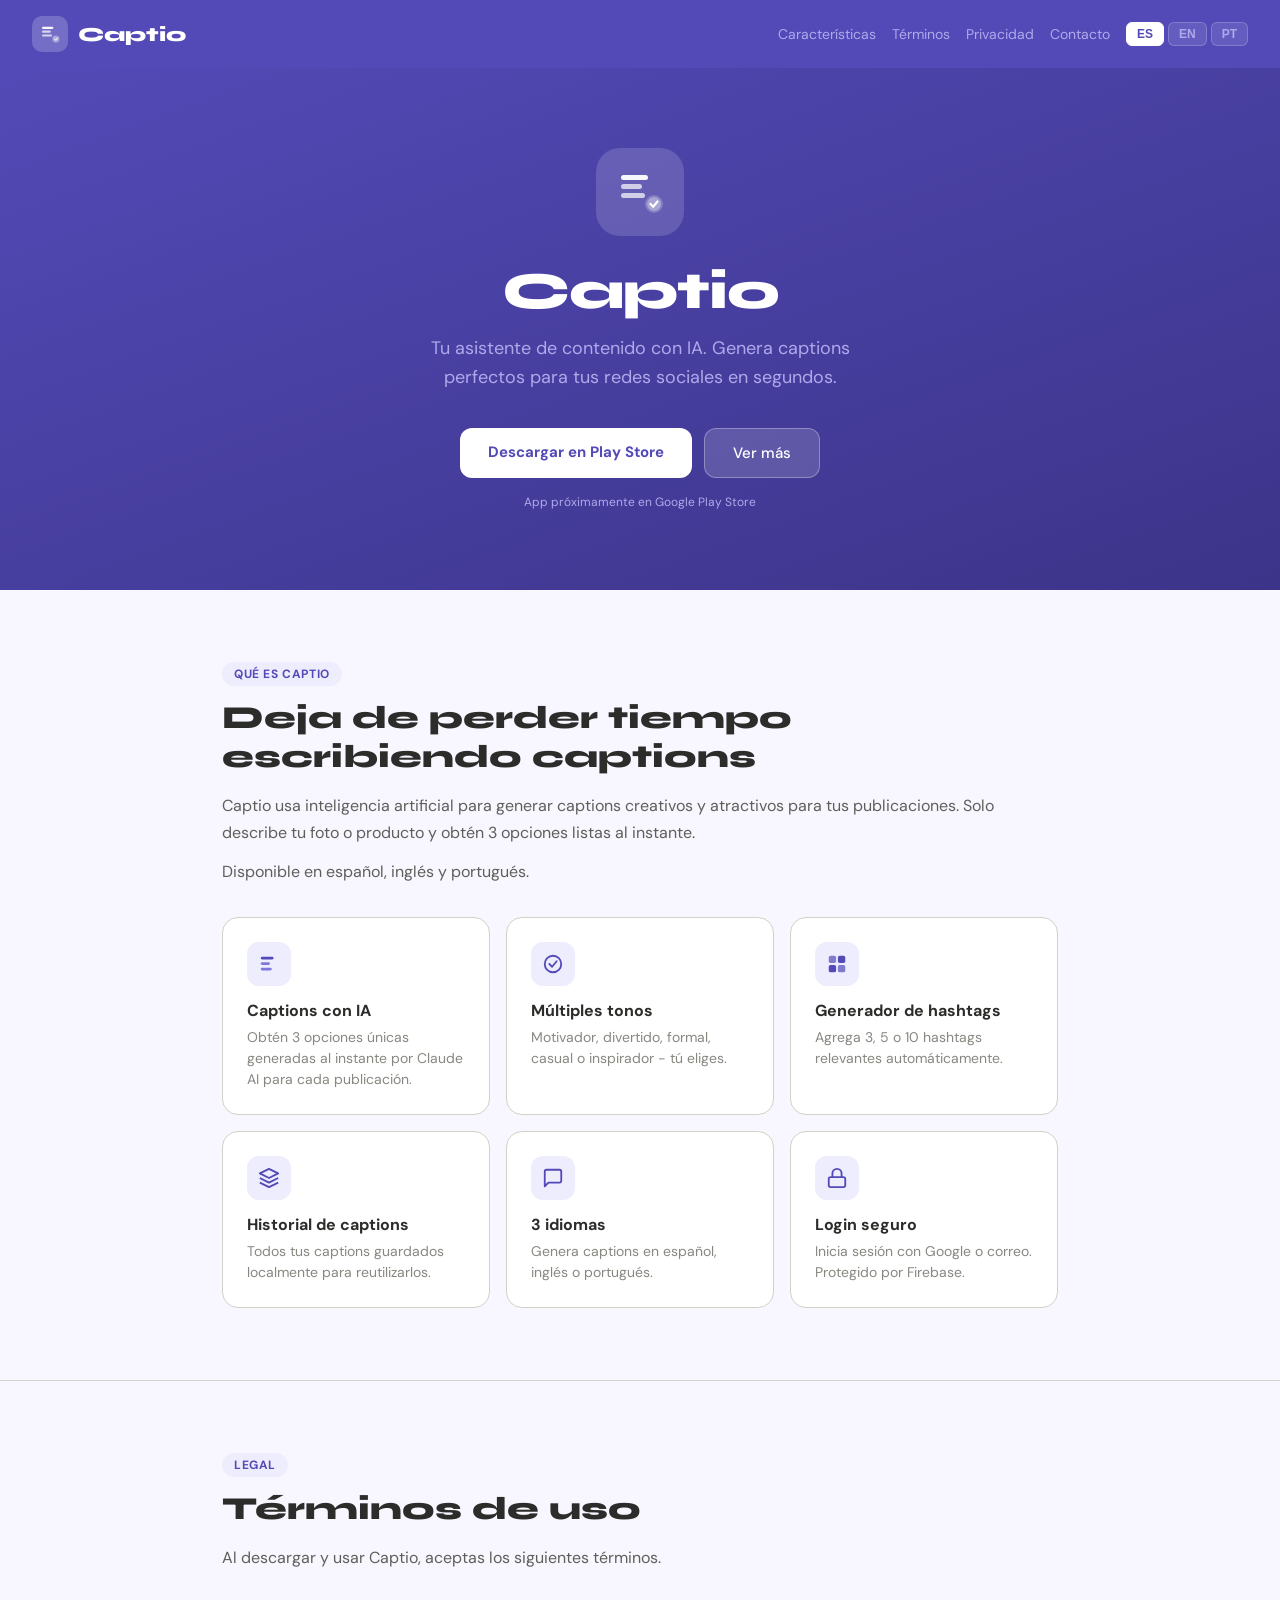
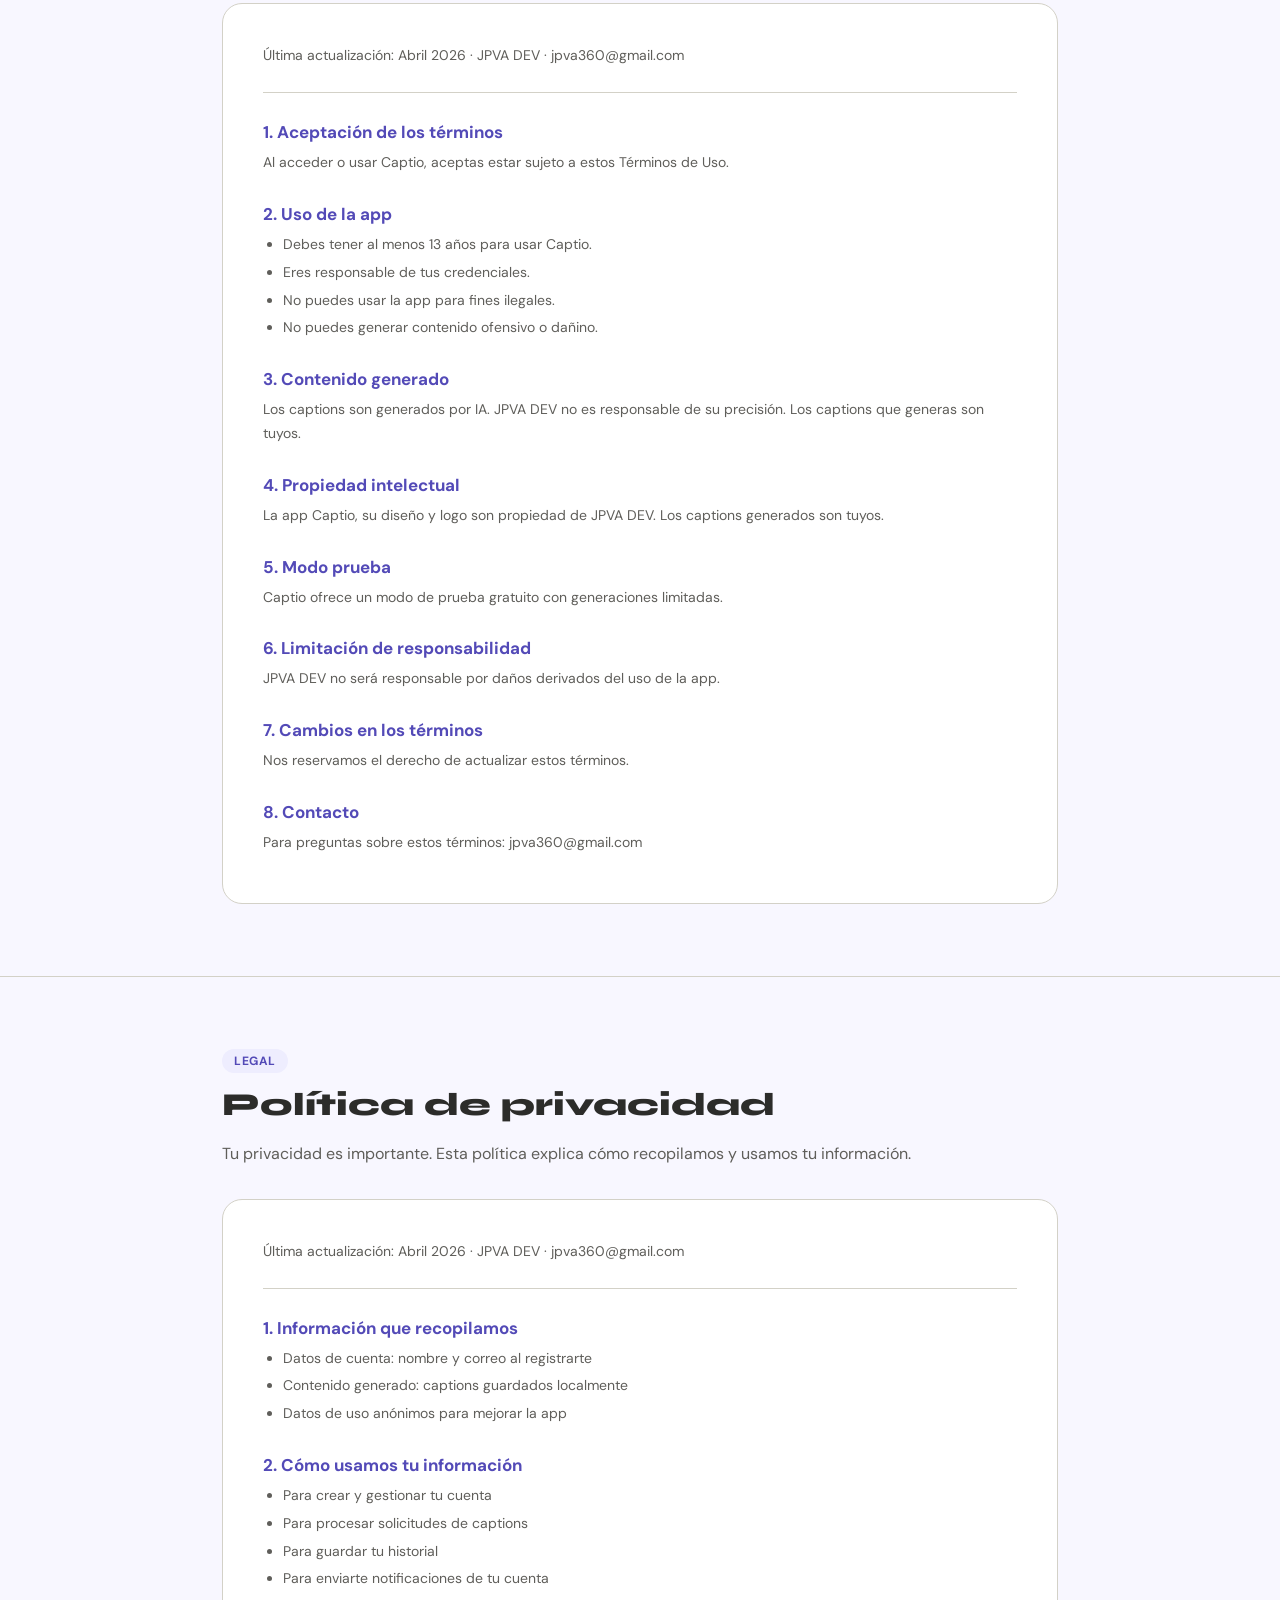
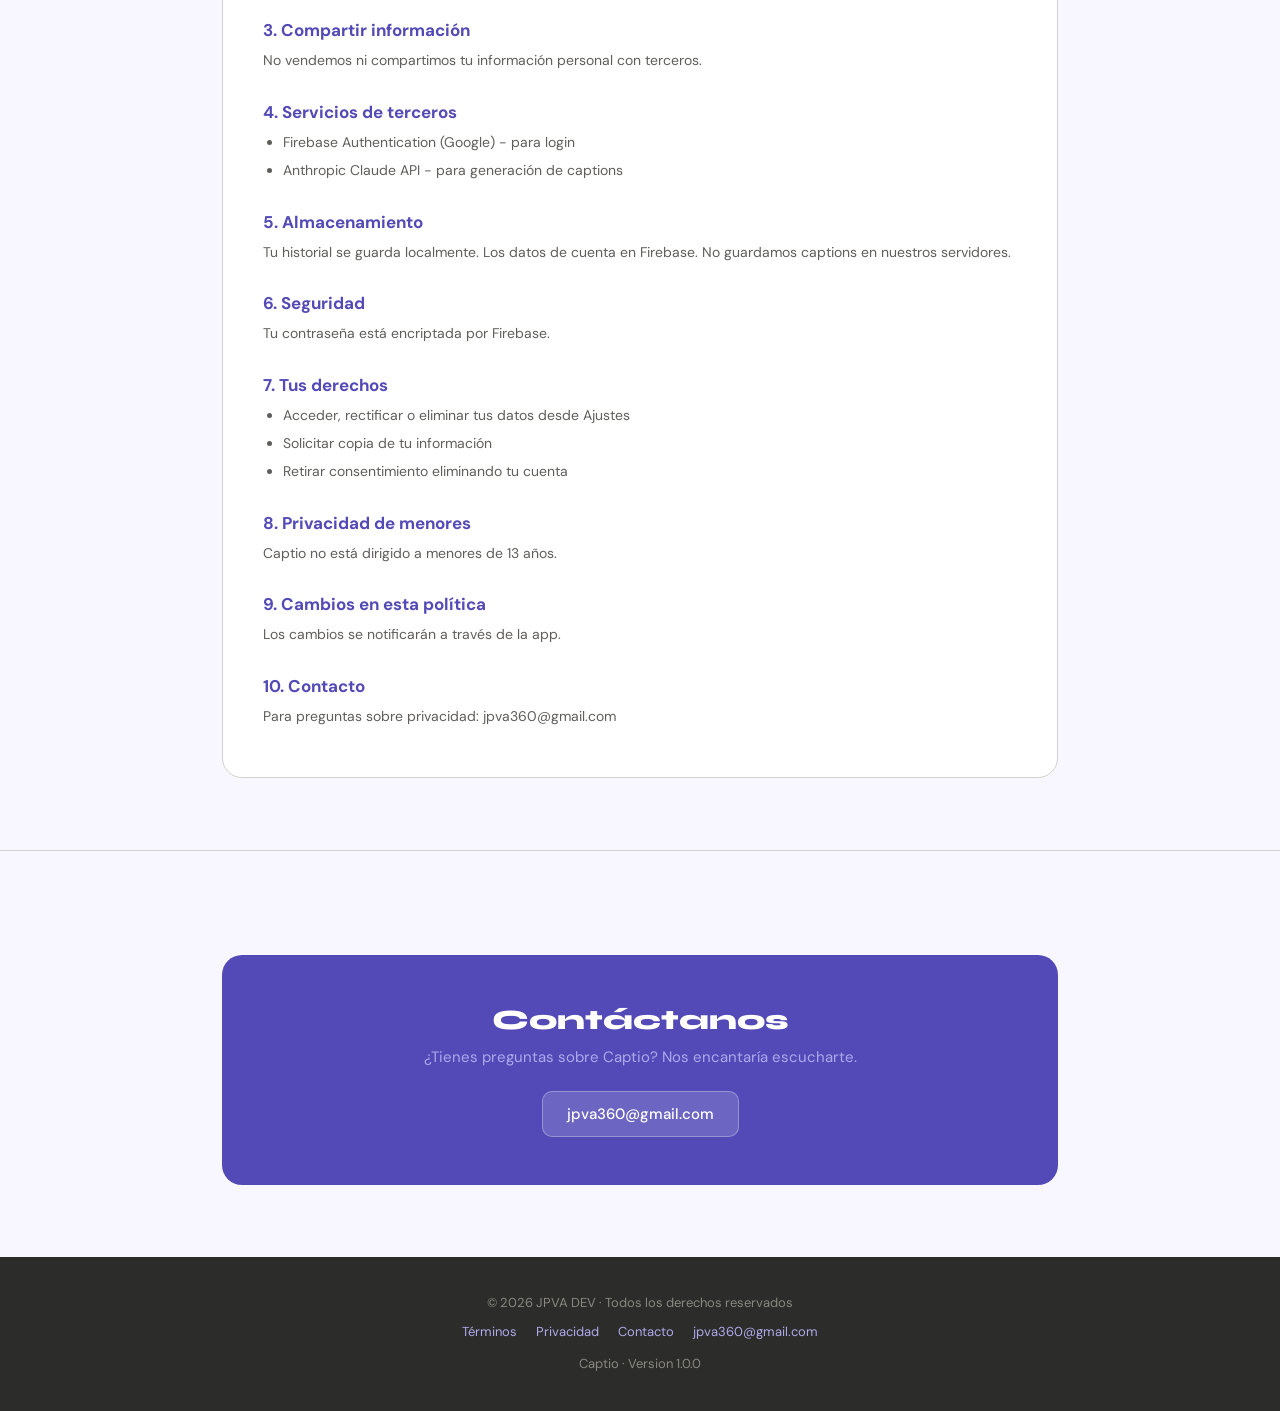
==== index.html @ 0defa32b "act" ====
<!DOCTYPE html>
<html lang="es">
<head>
  <meta charset="UTF-8">
  <meta name="viewport" content="width=device-width, initial-scale=1.0">
  <meta name="description" content="Captio es un asistente de contenido con IA para generar captions para redes sociales.">
  <title>Captio - Tu asistente de contenido con IA</title>
  <link rel="preconnect" href="https://fonts.googleapis.com">
  <link rel="preconnect" href="https://fonts.gstatic.com" crossorigin>
  <link href="https://fonts.googleapis.com/css2?family=DM+Sans:wght@400;500;700&family=Syne:wght@700;800&display=swap" rel="stylesheet">
  <link rel="stylesheet" href="assets/css/styles.css?v=20260426">
</head>
<body>
  <nav class="site-nav" aria-label="Navegación principal">
    <a class="nav-logo" href="#" aria-label="Captio">
      <span class="nav-logo-icon">
        <img src="assets/img/captio-logo.svg" alt="" aria-hidden="true">
      </span>
      <span class="nav-logo-name">Captio</span>
    </a>

    <div class="nav-right">
      <div class="nav-links">
        <button class="nav-link" type="button" data-scroll-target="features" data-i18n="nav_features">Características</button>
        <button class="nav-link" type="button" data-scroll-target="terms" data-i18n="nav_terms">Términos</button>
        <button class="nav-link" type="button" data-scroll-target="privacy" data-i18n="nav_privacy">Privacidad</button>
        <button class="nav-link" type="button" data-scroll-target="contact" data-i18n="nav_contact">Contacto</button>
      </div>

      <div class="lang-selector" aria-label="Selector de idioma">
        <button class="lang-btn active" type="button" data-lang="es">ES</button>
        <button class="lang-btn" type="button" data-lang="en">EN</button>
        <button class="lang-btn" type="button" data-lang="pt">PT</button>
      </div>
    </div>
  </nav>

  <header class="hero">
    <div class="hero-icon">
      <img src="assets/img/captio-logo.svg" alt="" aria-hidden="true">
    </div>
    <h1>Captio</h1>
    <p class="hero-sub" data-i18n="hero_sub">Tu asistente de contenido con IA. Genera captions perfectos para tus redes sociales en segundos.</p>
    <div class="hero-btns">
      <a href="#" class="btn-primary" data-i18n="btn_download">Descargar en Play Store</a>
      <button class="btn-secondary" type="button" data-scroll-target="features" data-i18n="btn_learn">Ver más</button>
    </div>
    <p class="coming-soon" data-i18n="coming_soon">App próximamente en Google Play Store</p>
  </header>

  <main>
    <section class="page-section" id="features">
      <span class="section-badge" data-i18n="badge_what">Qué es Captio</span>
      <h2 data-i18n="features_title">Deja de perder tiempo escribiendo captions</h2>
      <p data-i18n="features_desc1">Captio usa inteligencia artificial para generar captions creativos y atractivos para tus publicaciones de Instagram, Facebook y otras redes sociales. Solo describe tu foto o producto y obtén 3 opciones listas al instante.</p>
      <p data-i18n="features_desc2">Disponible en español, inglés y portugués.</p>

      <div class="features-grid">
        <article class="feature-card">
          <div class="feature-icon">
            <svg width="22" height="22" viewBox="0 0 24 24" fill="none" aria-hidden="true"><rect x="3" y="4" width="14" height="3" rx="1.5" fill="#534AB7"/><rect x="3" y="10" width="10" height="3" rx="1.5" fill="#7F77DD"/><rect x="3" y="16" width="12" height="3" rx="1.5" fill="#7F77DD"/></svg>
          </div>
          <h3 data-i18n="f1_title">Captions con IA</h3>
          <p data-i18n="f1_desc">Obtén 3 opciones únicas generadas al instante por Claude AI para cada publicación.</p>
        </article>

        <article class="feature-card">
          <div class="feature-icon">
            <svg width="22" height="22" viewBox="0 0 24 24" fill="none" aria-hidden="true"><circle cx="12" cy="12" r="9" stroke="#534AB7" stroke-width="2"/><path d="M8 12 L11 15 L16 9" stroke="#534AB7" stroke-width="2" stroke-linecap="round" stroke-linejoin="round"/></svg>
          </div>
          <h3 data-i18n="f2_title">Múltiples tonos</h3>
          <p data-i18n="f2_desc">Motivador, divertido, formal, casual o inspirador - tú eliges el estilo.</p>
        </article>

        <article class="feature-card">
          <div class="feature-icon">
            <svg width="22" height="22" viewBox="0 0 24 24" fill="none" aria-hidden="true"><rect x="3" y="3" width="8" height="8" rx="2" fill="#534AB7" opacity="0.7"/><rect x="13" y="3" width="8" height="8" rx="2" fill="#534AB7"/><rect x="3" y="13" width="8" height="8" rx="2" fill="#534AB7"/><rect x="13" y="13" width="8" height="8" rx="2" fill="#534AB7" opacity="0.7"/></svg>
          </div>
          <h3 data-i18n="f3_title">Generador de hashtags</h3>
          <p data-i18n="f3_desc">Agrega 3, 5 o 10 hashtags relevantes automáticamente para aumentar tu alcance.</p>
        </article>

        <article class="feature-card">
          <div class="feature-icon">
            <svg width="22" height="22" viewBox="0 0 24 24" fill="none" aria-hidden="true"><path d="M12 2L2 7L12 12L22 7L12 2Z" stroke="#534AB7" stroke-width="2" stroke-linejoin="round"/><path d="M2 17L12 22L22 17" stroke="#534AB7" stroke-width="2" stroke-linejoin="round"/><path d="M2 12L12 17L22 12" stroke="#534AB7" stroke-width="2" stroke-linejoin="round"/></svg>
          </div>
          <h3 data-i18n="f4_title">Historial de captions</h3>
          <p data-i18n="f4_desc">Todos tus captions generados se guardan localmente para reutilizarlos cuando quieras.</p>
        </article>

        <article class="feature-card">
          <div class="feature-icon">
            <svg width="22" height="22" viewBox="0 0 24 24" fill="none" aria-hidden="true"><path d="M21 15a2 2 0 0 1-2 2H7l-4 4V5a2 2 0 0 1 2-2h14a2 2 0 0 1 2 2z" stroke="#534AB7" stroke-width="2" stroke-linejoin="round"/></svg>
          </div>
          <h3 data-i18n="f5_title">3 idiomas</h3>
          <p data-i18n="f5_desc">Genera captions en español, inglés o portugués con un solo toque.</p>
        </article>

        <article class="feature-card">
          <div class="feature-icon">
            <svg width="22" height="22" viewBox="0 0 24 24" fill="none" aria-hidden="true"><rect x="3" y="11" width="18" height="11" rx="2" stroke="#534AB7" stroke-width="2"/><path d="M7 11V7a5 5 0 0 1 10 0v4" stroke="#534AB7" stroke-width="2" stroke-linecap="round"/></svg>
          </div>
          <h3 data-i18n="f6_title">Login seguro</h3>
          <p data-i18n="f6_desc">Inicia sesión con Google o correo. Protegido por Firebase Authentication.</p>
        </article>
      </div>
    </section>

    <hr class="divider">

    <section class="page-section" id="terms">
      <span class="section-badge" data-i18n="badge_legal">Legal</span>
      <h2 data-i18n="terms_title">Términos de uso</h2>
      <p data-i18n="terms_intro">Al descargar y usar Captio, aceptas los siguientes términos.</p>

      <div class="legal-box">
        <p class="legal-date" data-i18n="legal_date">Última actualización: Abril 2026 · JPVA DEV · jpva360@gmail.com</p>
        <h3 data-i18n="t1">1. Aceptación de los términos</h3>
        <p data-i18n="t1_text">Al acceder o usar Captio, aceptas estar sujeto a estos Términos de Uso. Si no estás de acuerdo con alguna parte, no puedes usar la app.</p>
        <h3 data-i18n="t2">2. Uso de la app</h3>
        <ul>
          <li data-i18n="t2_1">Debes tener al menos 13 años para usar Captio.</li>
          <li data-i18n="t2_2">Eres responsable de mantener la confidencialidad de tus credenciales.</li>
          <li data-i18n="t2_3">No puedes usar la app para fines ilegales o no autorizados.</li>
          <li data-i18n="t2_4">No puedes generar contenido ofensivo, dañino o que viole derechos de terceros.</li>
        </ul>
        <h3 data-i18n="t3">3. Contenido generado</h3>
        <p data-i18n="t3_text">Los captions son generados por inteligencia artificial. JPVA DEV no es responsable de la precisión o adecuación del contenido. Eres el único responsable de revisar y usar los captions generados.</p>
        <h3 data-i18n="t4">4. Propiedad intelectual</h3>
        <p data-i18n="t4_text">La app Captio, su diseño, logo y marca son propiedad de JPVA DEV. Los captions que generas son tuyos y puedes usarlos libremente.</p>
        <h3 data-i18n="t5">5. Modo prueba</h3>
        <p data-i18n="t5_text">Captio ofrece un modo de prueba gratuito con un número limitado de generaciones. Después puedes crear una cuenta para continuar.</p>
        <h3 data-i18n="t6">6. Limitación de responsabilidad</h3>
        <p data-i18n="t6_text">JPVA DEV no será responsable por daños indirectos o consecuentes derivados del uso de la app o del contenido generado.</p>
        <h3 data-i18n="t7">7. Cambios en los términos</h3>
        <p data-i18n="t7_text">Nos reservamos el derecho de actualizar estos términos. El uso continuado de la app constituye aceptación de los nuevos términos.</p>
        <h3 data-i18n="t8">8. Contacto</h3>
        <p data-i18n="t8_text">Para preguntas sobre estos términos: jpva360@gmail.com</p>
      </div>
    </section>

    <hr class="divider">

    <section class="page-section" id="privacy">
      <span class="section-badge" data-i18n="badge_legal2">Legal</span>
      <h2 data-i18n="privacy_title">Política de privacidad</h2>
      <p data-i18n="privacy_intro">Tu privacidad es importante para nosotros. Esta política explica cómo recopilamos y usamos tu información.</p>

      <div class="legal-box">
        <p class="legal-date" data-i18n="legal_date2">Última actualización: Abril 2026 · JPVA DEV · jpva360@gmail.com</p>
        <h3 data-i18n="p1">1. Información que recopilamos</h3>
        <ul>
          <li data-i18n="p1_1">Datos de cuenta: nombre y correo al registrarte</li>
          <li data-i18n="p1_2">Contenido generado: captions creados por la IA (guardados localmente)</li>
          <li data-i18n="p1_3">Datos de uso anónimos para mejorar la app</li>
        </ul>
        <h3 data-i18n="p2">2. Cómo usamos tu información</h3>
        <ul>
          <li data-i18n="p2_1">Para crear y gestionar tu cuenta</li>
          <li data-i18n="p2_2">Para procesar solicitudes de generación de captions</li>
          <li data-i18n="p2_3">Para guardar tu historial de captions</li>
          <li data-i18n="p2_4">Para enviarte notificaciones importantes de tu cuenta</li>
        </ul>
        <h3 data-i18n="p3">3. Compartir información</h3>
        <p data-i18n="p3_text">No vendemos, alquilamos ni compartimos tu información personal con terceros con fines comerciales.</p>
        <h3 data-i18n="p4">4. Servicios de terceros</h3>
        <ul>
          <li data-i18n="p4_1">Firebase Authentication (Google) - para login y autenticación</li>
          <li data-i18n="p4_2">Anthropic Claude API - para generación de captions con IA</li>
        </ul>
        <h3 data-i18n="p5">5. Almacenamiento de datos</h3>
        <p data-i18n="p5_text">Tu historial se guarda localmente en tu dispositivo. Los datos de cuenta se almacenan en Firebase. No guardamos tus captions en nuestros servidores.</p>
        <h3 data-i18n="p6">6. Seguridad</h3>
        <p data-i18n="p6_text">Tu contraseña está encriptada por Firebase. Implementamos medidas de seguridad estándar para proteger tus datos.</p>
        <h3 data-i18n="p7">7. Tus derechos</h3>
        <ul>
          <li data-i18n="p7_1">Acceder, rectificar o eliminar tus datos desde Ajustes</li>
          <li data-i18n="p7_2">Solicitar una copia de tu información</li>
          <li data-i18n="p7_3">Retirar el consentimiento eliminando tu cuenta</li>
        </ul>
        <h3 data-i18n="p8">8. Privacidad de menores</h3>
        <p data-i18n="p8_text">Captio no está dirigido a menores de 13 años. No recopilamos conscientemente datos de menores de 13 años.</p>
        <h3 data-i18n="p9">9. Cambios en esta política</h3>
        <p data-i18n="p9_text">Nos reservamos el derecho de actualizar esta política. Los cambios se notificarán a través de la app.</p>
        <h3 data-i18n="p10">10. Contacto</h3>
        <p data-i18n="p10_text">Para preguntas sobre privacidad: jpva360@gmail.com</p>
      </div>
    </section>

    <hr class="divider">

    <section class="page-section" id="contact">
      <div class="contact-card">
        <h2 data-i18n="contact_title">Contáctanos</h2>
        <p data-i18n="contact_desc">¿Tienes preguntas sobre Captio? Nos encantaría escucharte.</p>
        <a class="contact-email" href="mailto:jpva360@gmail.com">jpva360@gmail.com</a>
      </div>
    </section>
  </main>

  <footer class="site-footer">
    <p>© 2026 JPVA DEV · <span data-i18n="footer_rights">Todos los derechos reservados</span></p>
    <p>
      <a href="#terms" data-i18n="nav_terms">Términos de uso</a>
      <a href="#privacy" data-i18n="nav_privacy">Política de privacidad</a>
      <a href="#contact" data-i18n="nav_contact">Contacto</a>
      <a href="mailto:jpva360@gmail.com">jpva360@gmail.com</a>
    </p>
    <p class="footer-version">Captio · Version 1.0.0</p>
  </footer>

  <script src="assets/js/main.js?v=20260426"></script>
</body>
</html>
---- assets/css/styles.css ----
* {
  box-sizing: border-box;
  margin: 0;
  padding: 0;
}

:root {
  --color-primary: #534ab7;
  --color-primary-dark: #3c3489;
  --color-primary-soft: #eeedfe;
  --color-primary-muted: #afa9ec;
  --color-text: #2c2c2a;
  --color-text-muted: #5f5e5a;
  --color-text-light: #888780;
  --color-border: #d3d1c7;
  --color-page: #f8f7ff;
  --color-white: #fff;
}

html {
  scroll-behavior: smooth;
}

body {
  background: var(--color-page);
  color: var(--color-text);
  font-family: "DM Sans", sans-serif;
}

.site-nav {
  align-items: center;
  background: var(--color-primary);
  display: flex;
  flex-wrap: wrap;
  gap: 12px;
  justify-content: space-between;
  padding: 16px 32px;
}

.nav-logo {
  align-items: center;
  display: flex;
  gap: 10px;
  text-decoration: none;
}

.nav-logo-icon {
  align-items: center;
  background: rgb(255 255 255 / 20%);
  border-radius: 10px;
  display: flex;
  height: 36px;
  justify-content: center;
  width: 36px;
}

.nav-logo-icon img {
  height: 22px;
  width: 22px;
}

.nav-logo-name {
  color: var(--color-white);
  font-family: "Syne", sans-serif;
  font-size: 20px;
  font-weight: 800;
}

.nav-right,
.nav-links,
.lang-selector {
  align-items: center;
  display: flex;
}

.nav-right {
  flex-wrap: wrap;
  gap: 16px;
}

.nav-links {
  gap: 16px;
}

.nav-link {
  background: transparent;
  border: 0;
  color: var(--color-primary-muted);
  cursor: pointer;
  font-family: inherit;
  font-size: 14px;
  text-decoration: none;
}

.nav-link:hover {
  color: var(--color-white);
}

.lang-selector {
  gap: 4px;
}

.lang-btn {
  background: rgb(255 255 255 / 10%);
  border: 1px solid rgb(255 255 255 / 20%);
  border-radius: 6px;
  color: var(--color-primary-muted);
  cursor: pointer;
  font-size: 12px;
  font-weight: 700;
  padding: 4px 10px;
  transition: all 0.15s;
}

.lang-btn:hover {
  background: rgb(255 255 255 / 20%);
  color: var(--color-white);
}

.lang-btn.active {
  background: var(--color-white);
  border-color: var(--color-white);
  color: var(--color-primary);
}

.hero {
  background: linear-gradient(160deg, var(--color-primary) 0%, var(--color-primary-dark) 100%);
  padding: 80px 32px;
  text-align: center;
}

.hero-icon {
  align-items: center;
  background: rgb(255 255 255 / 15%);
  border-radius: 24px;
  display: flex;
  height: 88px;
  justify-content: center;
  margin: 0 auto 24px;
  width: 88px;
}

.hero-icon img {
  height: 52px;
  width: 52px;
}

.hero h1 {
  color: var(--color-white);
  font-family: "Syne", sans-serif;
  font-size: 52px;
  font-weight: 800;
  letter-spacing: -1px;
  margin-bottom: 12px;
}

.hero-sub {
  color: var(--color-primary-muted);
  font-size: 18px;
  line-height: 1.6;
  margin: 0 auto 36px;
  max-width: 480px;
}

.hero-btns {
  display: flex;
  flex-wrap: wrap;
  gap: 12px;
  justify-content: center;
}

.btn-primary,
.btn-secondary {
  border-radius: 12px;
  cursor: pointer;
  display: inline-block;
  font-family: inherit;
  font-size: 15px;
  padding: 14px 28px;
  text-decoration: none;
}

.btn-primary {
  background: var(--color-white);
  color: var(--color-primary);
  font-weight: 700;
}

.btn-secondary {
  background: rgb(255 255 255 / 15%);
  border: 1px solid rgb(255 255 255 / 30%);
  color: var(--color-white);
  font-weight: 500;
}

.coming-soon {
  color: var(--color-primary-muted);
  font-size: 12px;
  margin-top: 16px;
}

.page-section {
  margin: 0 auto;
  max-width: 900px;
  padding: 72px 32px;
}

.section-badge {
  background: var(--color-primary-soft);
  border-radius: 99px;
  color: var(--color-primary);
  display: inline-block;
  font-size: 12px;
  font-weight: 700;
  letter-spacing: 0.05em;
  margin-bottom: 12px;
  padding: 4px 12px;
  text-transform: uppercase;
}

.page-section h2 {
  color: var(--color-text);
  font-family: "Syne", sans-serif;
  font-size: 32px;
  font-weight: 800;
  margin-bottom: 16px;
}

.page-section > p {
  color: var(--color-text-muted);
  font-size: 16px;
  line-height: 1.7;
  margin-bottom: 12px;
}

.features-grid {
  display: grid;
  gap: 16px;
  grid-template-columns: repeat(auto-fit, minmax(240px, 1fr));
  margin-top: 32px;
}

.feature-card {
  background: var(--color-white);
  border: 1px solid var(--color-border);
  border-radius: 16px;
  padding: 24px;
}

.feature-icon {
  align-items: center;
  background: var(--color-primary-soft);
  border-radius: 12px;
  display: flex;
  height: 44px;
  justify-content: center;
  margin-bottom: 14px;
  width: 44px;
}

.feature-card h3 {
  color: var(--color-text);
  font-size: 16px;
  font-weight: 700;
  margin-bottom: 6px;
}

.feature-card p {
  color: var(--color-text-light);
  font-size: 14px;
  line-height: 1.5;
  margin: 0;
}

.divider {
  border: none;
  border-top: 1px solid var(--color-border);
  margin: 0;
}

.legal-box {
  background: var(--color-white);
  border: 1px solid var(--color-border);
  border-radius: 20px;
  margin-top: 32px;
  padding: 40px;
}

.legal-box h3 {
  color: var(--color-primary);
  font-size: 17px;
  font-weight: 700;
  margin: 28px 0 8px;
}

.legal-box h3:first-child {
  margin-top: 0;
}

.legal-box p,
.legal-box li {
  color: var(--color-text-muted);
  font-size: 14px;
  line-height: 1.7;
}

.legal-box p {
  margin-bottom: 8px;
}

.legal-box ul {
  margin: 8px 0 12px;
  padding-left: 20px;
}

.legal-box li {
  margin-bottom: 4px;
}

.legal-box strong {
  color: var(--color-text);
}

.legal-date {
  border-bottom: 1px solid var(--color-border);
  color: var(--color-text-light);
  font-size: 13px;
  margin-bottom: 24px;
  padding-bottom: 24px;
}

.contact-card {
  background: var(--color-primary);
  border-radius: 20px;
  margin-top: 32px;
  padding: 48px 32px;
  text-align: center;
}

.contact-card h2 {
  color: var(--color-white);
  font-family: "Syne", sans-serif;
  font-size: 28px;
  font-weight: 800;
  margin-bottom: 10px;
}

.contact-card p {
  color: var(--color-primary-muted);
  font-size: 15px;
  margin-bottom: 24px;
}

.contact-email {
  background: rgb(255 255 255 / 15%);
  border: 1px solid rgb(255 255 255 / 30%);
  border-radius: 10px;
  color: var(--color-white);
  display: inline-block;
  font-size: 15px;
  font-weight: 500;
  padding: 12px 24px;
  text-decoration: none;
}

.site-footer {
  background: var(--color-text);
  padding: 32px;
  text-align: center;
}

.site-footer p {
  color: var(--color-text-light);
  font-size: 13px;
  line-height: 2.2;
}

.site-footer a {
  color: var(--color-primary-muted);
  margin: 0 8px;
  text-decoration: none;
}

.footer-version {
  margin-top: 4px;
}

@media (max-width: 600px) {
  .hero h1 {
    font-size: 36px;
  }

  .page-section {
    padding: 48px 20px;
  }

  .legal-box {
    padding: 24px;
  }

  .nav-links {
    display: none;
  }
}
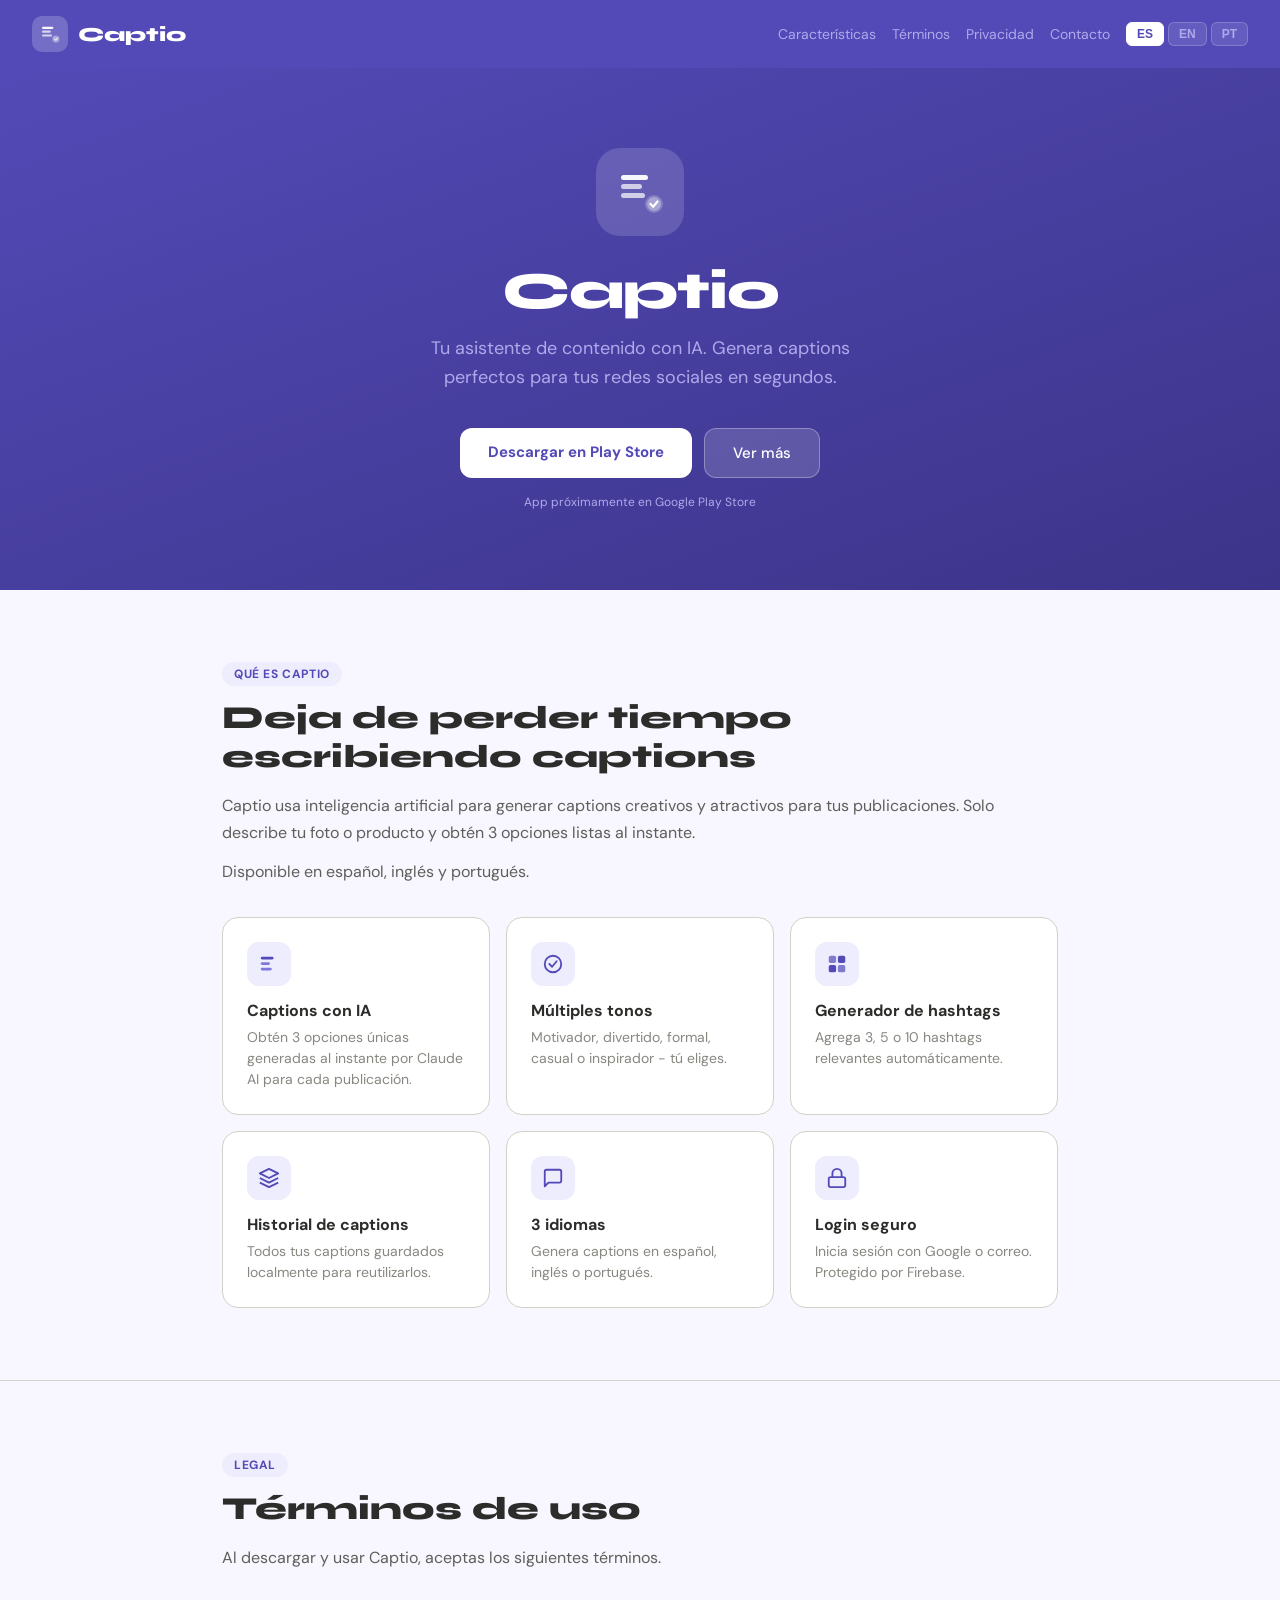
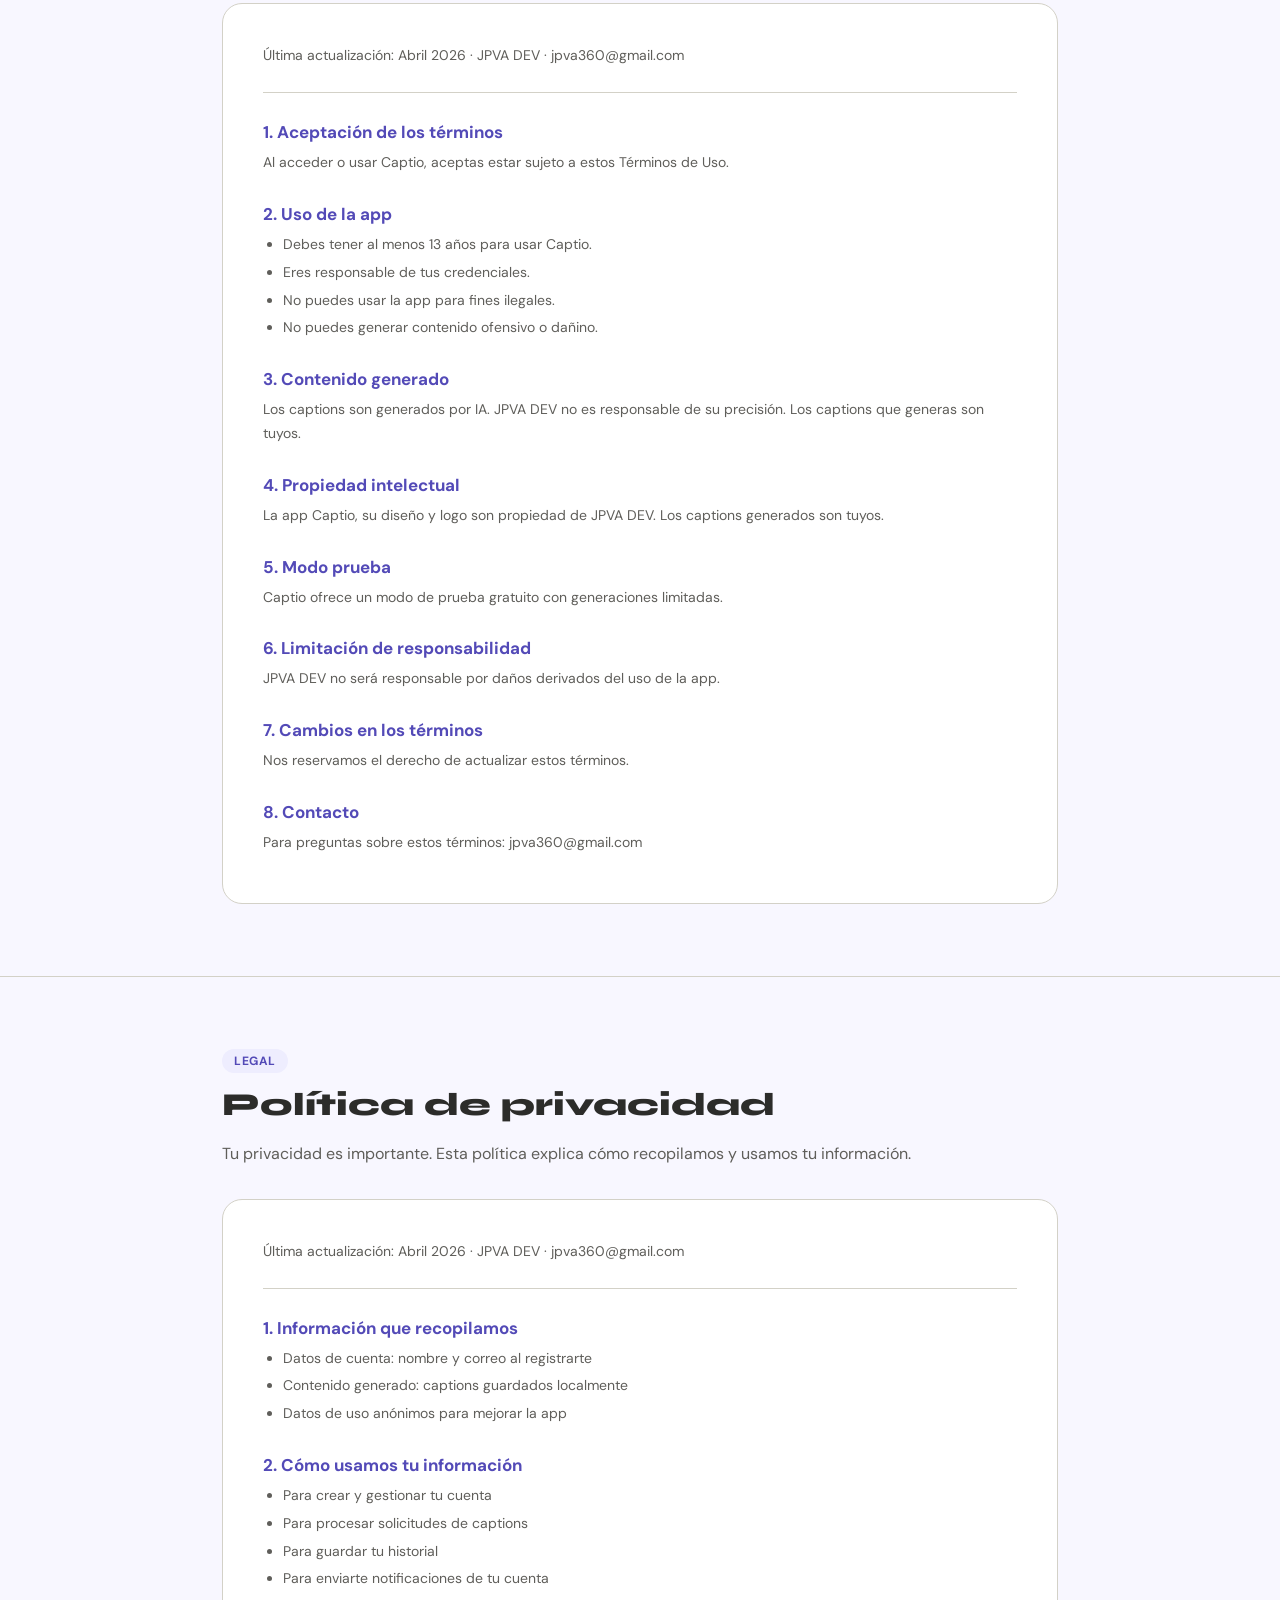
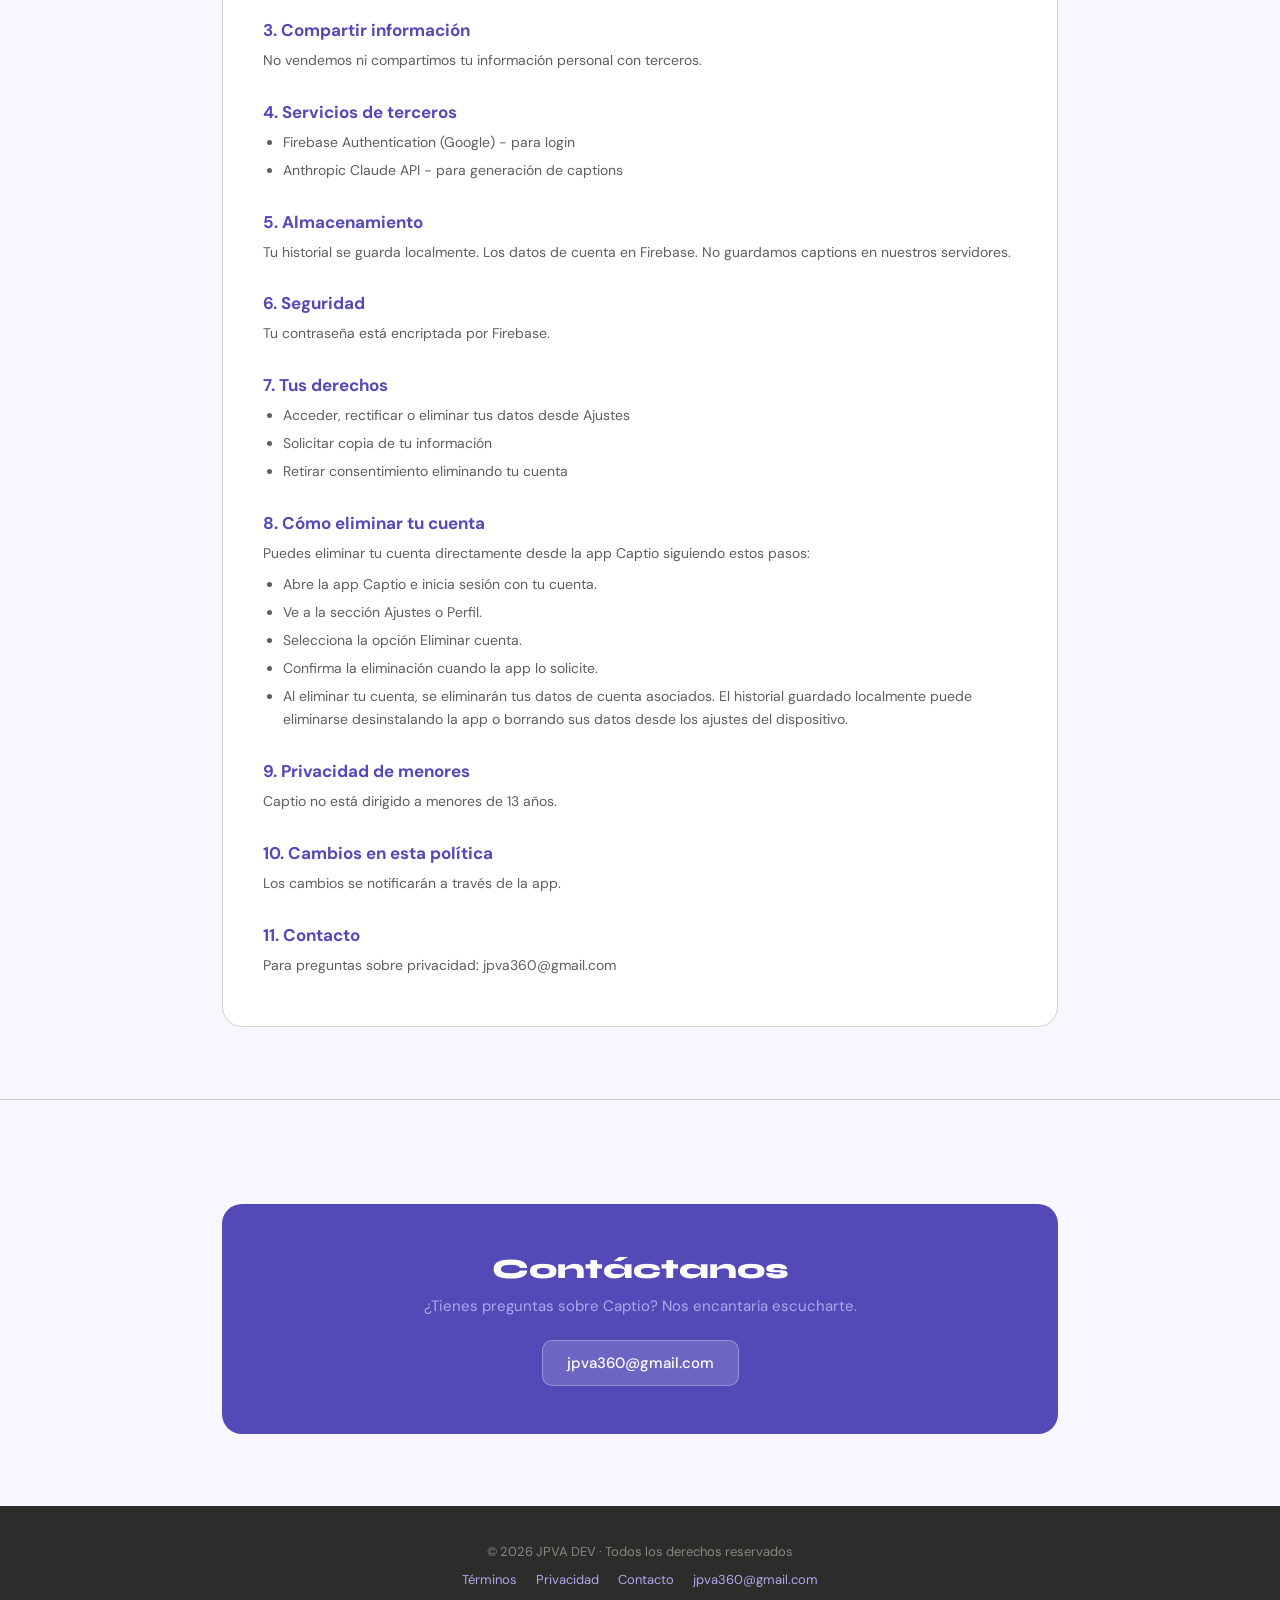
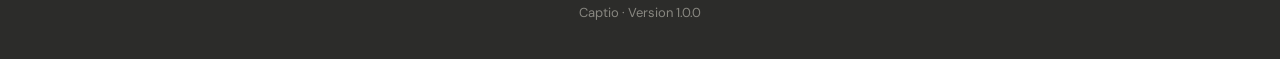
==== commit 59500fa7: "act" ====
--- a/index.html
+++ b/index.html
@@ -5,10 +5,11 @@
   <meta name="viewport" content="width=device-width, initial-scale=1.0">
   <meta name="description" content="Captio es un asistente de contenido con IA para generar captions para redes sociales.">
   <title>Captio - Tu asistente de contenido con IA</title>
+  <link rel="icon" type="image/svg+xml" href="assets/img/favicon.svg?v=20260508">
   <link rel="preconnect" href="https://fonts.googleapis.com">
   <link rel="preconnect" href="https://fonts.gstatic.com" crossorigin>
   <link href="https://fonts.googleapis.com/css2?family=DM+Sans:wght@400;500;700&family=Syne:wght@700;800&display=swap" rel="stylesheet">
-  <link rel="stylesheet" href="assets/css/styles.css?v=20260426">
+  <link rel="stylesheet" href="assets/css/styles.css?v=20260508">
 </head>
 <body>
   <nav class="site-nav" aria-label="Navegación principal">
@@ -178,12 +179,21 @@
           <li data-i18n="p7_2">Solicitar una copia de tu información</li>
           <li data-i18n="p7_3">Retirar el consentimiento eliminando tu cuenta</li>
         </ul>
-        <h3 data-i18n="p8">8. Privacidad de menores</h3>
-        <p data-i18n="p8_text">Captio no está dirigido a menores de 13 años. No recopilamos conscientemente datos de menores de 13 años.</p>
-        <h3 data-i18n="p9">9. Cambios en esta política</h3>
-        <p data-i18n="p9_text">Nos reservamos el derecho de actualizar esta política. Los cambios se notificarán a través de la app.</p>
-        <h3 data-i18n="p10">10. Contacto</h3>
-        <p data-i18n="p10_text">Para preguntas sobre privacidad: jpva360@gmail.com</p>
+        <h3 data-i18n="p8">8. Cómo eliminar tu cuenta</h3>
+        <p data-i18n="p8_text">Puedes eliminar tu cuenta directamente desde la app Captio siguiendo estos pasos:</p>
+        <ul>
+          <li data-i18n="p8_1">Abre la app Captio e inicia sesión con tu cuenta.</li>
+          <li data-i18n="p8_2">Ve a la sección Ajustes o Perfil.</li>
+          <li data-i18n="p8_3">Selecciona la opción Eliminar cuenta.</li>
+          <li data-i18n="p8_4">Confirma la eliminación cuando la app lo solicite.</li>
+          <li data-i18n="p8_5">Al eliminar tu cuenta, se eliminarán tus datos de cuenta asociados. El historial guardado localmente puede eliminarse desinstalando la app o borrando sus datos desde los ajustes del dispositivo.</li>
+        </ul>
+        <h3 data-i18n="p9">9. Privacidad de menores</h3>
+        <p data-i18n="p9_text">Captio no está dirigido a menores de 13 años. No recopilamos conscientemente datos de menores de 13 años.</p>
+        <h3 data-i18n="p10">10. Cambios en esta política</h3>
+        <p data-i18n="p10_text">Nos reservamos el derecho de actualizar esta política. Los cambios se notificarán a través de la app.</p>
+        <h3 data-i18n="p11">11. Contacto</h3>
+        <p data-i18n="p11_text">Para preguntas sobre privacidad: jpva360@gmail.com</p>
       </div>
     </section>
 
@@ -209,6 +219,6 @@
     <p class="footer-version">Captio · Version 1.0.0</p>
   </footer>
 
-  <script src="assets/js/main.js?v=20260426"></script>
+  <script src="assets/js/main.js?v=20260508"></script>
 </body>
 </html>
